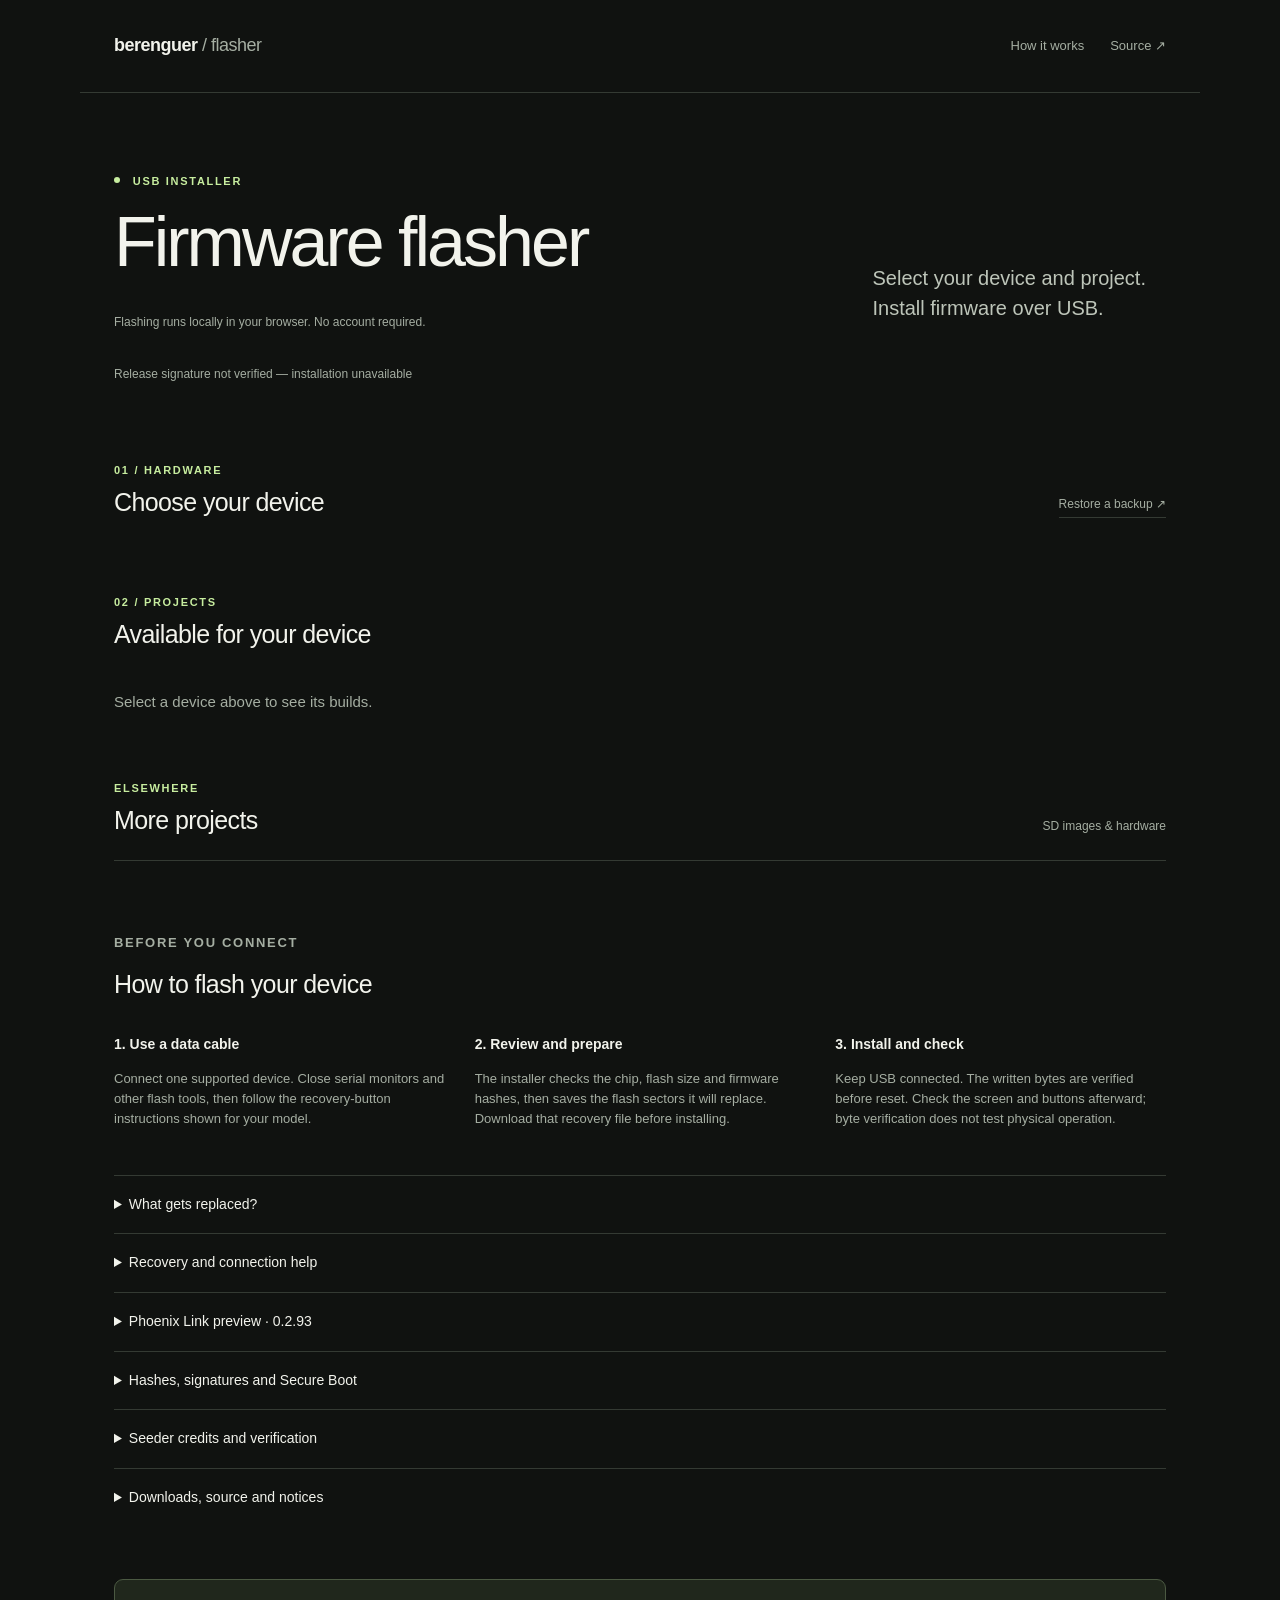
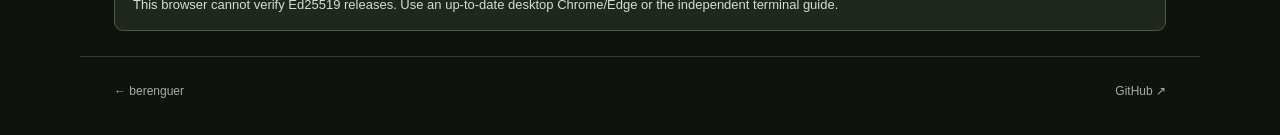
==== flasher/index.html @ e08ce4ba "Verify release signatures before installation" ====
<!doctype html>
<html lang="en">
<head>
  <meta charset="utf-8"><meta name="viewport" content="width=device-width,initial-scale=1">
  <meta name="description" content="Install Seeder and selected device firmware directly over USB. Manuals, verified builds and local recovery backups.">
  <meta name="color-scheme" content="dark"><title>Flasher · berenguer</title>
  <link rel="stylesheet" href="style.css"><link rel="canonical" href="https://xn--sg8hhb.ws/flasher/">
</head>
<body>
<header><a class="home" href="/">berenguer<span> / flasher</span></a><nav aria-label="Resources"><a href="#help">How it works</a><a href="https://github.com/xberenguer/website/tree/main/flasher">Source ↗</a></nav></header>
<main>
  <section class="intro"><p class="eyebrow"><span class="dot"></span> USB INSTALLER</p><h1>Firmware flasher</h1><p class="lead">Select your device and project.<br>Install firmware over USB.</p><p class="local-note">Flashing runs locally in your browser. No account required.</p><p id="signature-status" class="local-note" role="status">Checking the release signature…</p></section>
  <div id="unsupported" class="notice" hidden>To install over USB, open this page in desktop Chrome, Edge or another browser with Web Serial. You can still browse the manuals and download firmware here.</div>
  <section aria-labelledby="device-heading"><div class="section-top"><div><p class="eyebrow">01 / HARDWARE</p><h2 id="device-heading">Choose your device</h2></div><button class="text-button" id="recovery-open">Restore a backup ↗</button></div><div id="devices" class="devices"></div></section>
  <section aria-labelledby="project-heading" id="project-section"><div class="section-top"><div><p class="eyebrow">02 / PROJECTS</p><h2 id="project-heading">Available for your device</h2></div><span id="selection-label" class="muted"></span></div><div id="projects" class="projects"><p class="muted">Select a device above to see its builds.</p></div></section>
  <section aria-labelledby="other-heading"><div class="section-top"><div><p class="eyebrow">ELSEWHERE</p><h2 id="other-heading">More projects</h2></div><span class="muted">SD images & hardware</span></div><div id="other-projects" class="other-projects"></div></section>
  <section id="help" class="help"><p class="eyebrow">BEFORE YOU CONNECT</p><h2>How to flash your device</h2><div class="help-grid"><article><b>1. Use a data cable</b><p>Connect one supported device. Close serial monitors and other flash tools, then follow the recovery-button instructions shown for your model.</p></article><article><b>2. Review and prepare</b><p>The installer checks the chip, flash size and firmware hashes, then saves the flash sectors it will replace. Download that recovery file before installing.</p></article><article><b>3. Install and check</b><p>Keep USB connected. The written bytes are verified before reset. Check the screen and buttons afterward; byte verification does not test physical operation.</p></article></div>
    <details><summary>What gets replaced?</summary><p>Installing restarts your device and replaces its current application. Save any seed you need first: a flash backup does not preserve a seed held in RAM.</p><p>StickS3 installs the selected bootloader, partition table, startup metadata and application, plus game assets when needed. The NVS region is skipped; application state is not guaranteed to transfer between projects. Waveshare installs only the application and requires its matching factory partition map. Whole-chip erase is never used.</p></details>
    <details><summary>Recovery and connection help</summary><p>If connection fails, use the model's flashing-mode instructions, a different data cable or USB port, and close other serial apps. After a failed write, keep the recovery file. Reconnect the same device in flashing mode and choose <b>Restore a backup</b>. The file is checked against the device identity and allowed flash ranges.</p><p>Automatic recovery is attempted when communication remains available. A disconnected cable, closed tab or power loss can prevent it. Recovery backups stay on your computer and can contain private device data; do not post them publicly.</p></details>
    <details id="phoenix-notes"><summary>Phoenix Link preview · 0.2.93</summary><p>An independent, unofficial, offline play-money recreation inspired by Confucius Say / Phoenix Link. This frozen candidate was installed and byte/readback-verified. Final physical screen and audio acceptance is pending. It is a preview, not version 100. The preview source has not yet been published as a standalone repository.</p><p>Front blue button starts a spin; hold it to toggle autoplay, and press again to stop autoplay after the active spin. Hold the side button to open the game menu; a short press opens the cabinet/wager controls and a double press flips the screen. In the menu, use the side button to move and the front button to select. No real money or prizes.</p></details>
    <details><summary>Hashes, signatures and Secure Boot</summary><p>The browser verifies an Ed25519 signature on the release catalog using its pinned public key, checks each firmware download against the signed SHA-256, then verifies written flash bytes with device-side MD5. Installation is blocked if signature or hash verification fails. This does not enable Secure Boot or change device eFuses.</p><p><a href="release-key.pem">Release public key</a> · <a href="catalog.sig">Catalog signature</a> · <a href="SIGNING.md">Independent verification</a></p><p>Public-key SHA-256: <code id="signature-fingerprint"></code></p><p>The private signing key is kept outside the website. A fully compromised website could replace its checking code and public key too; compare the key with an independently trusted copy or verify locally.</p></details>
    <details><summary>Seeder credits and verification</summary><p>Original <a href="https://github.com/BitMaker-hub/Seeder">Seeder by BitMaker</a>, from an idea by Lunaticoin. The <a href="https://github.com/xberenguer/Seeder-Fork">community fork</a> adds StickS3 and Waveshare hardware ports and documents every deviation. <a href="https://github.com/xberenguer/Seeder-Fork/blob/master/docs/flashing.md">Build and verify independently</a> for a seed device; this page and its checksums come from the same website.</p></details>
    <details><summary>Downloads, source and notices</summary><p>The exact versions, file sizes and SHA-256 hashes are visible in each project's installation panel and in the <a href="catalog.json">catalog</a>. <a href="firmware/SHA256SUMS">Download checksums</a>. Browser flash transport is pinned to <a href="https://github.com/espressif/esptool-js">Espressif esptool-js 0.7.1</a>, with <a href="https://github.com/paulmillr/noble-hashes">noble-hashes 2.0.1</a> for protocol MD5. <a href="NOTICES.txt">Licenses and credits</a>.</p><p>All runtime code and firmware are hosted here. No analytics, remote error reporting, seed collection or device-identity uploads. The site host receives ordinary page and download requests.</p></details>
  </section>
  <p id="catalog-error" class="notice" role="alert" hidden></p>
</main>
<footer><a href="/">← berenguer</a><a href="https://github.com/xberenguer">GitHub ↗</a></footer>
<dialog id="installer" aria-labelledby="install-title"><div class="dialog-head"><span class="eyebrow">USB INSTALLER</span><button class="close" id="close-dialog" aria-label="Close installer">×</button></div><div class="dialog-body"><h2 id="install-title"></h2><p id="install-subtitle" class="muted"></p><div class="release-info" id="release-info"></div><p id="recovery-guide" class="notice"></p><label class="check"><input id="model-confirm" type="checkbox"><span id="model-label"></span></label><p id="replace-warning" class="muted">Installing replaces the current project and restarts the device. Save any current seed first.</p><div class="status-box" aria-live="polite"><b id="stage">Ready to connect</b><p id="status">Choose the matching USB port when your browser asks.</p><progress id="progress" max="1" value="0" hidden></progress></div><label class="check" id="saved-check" hidden><input id="backup-confirm" type="checkbox"><span>I saved the recovery file on my computer.</span></label><div class="actions"><button class="primary" id="connect">Connect device</button><button class="primary" id="prepare" hidden>Prepare installation</button><button class="primary" id="save" hidden>Save recovery backup</button><button class="primary" id="install" hidden>Install firmware</button><button class="primary" id="restore" hidden>Restore backup</button><button id="finish" hidden>Restart & disconnect</button></div><p class="fine" id="local-message">Nothing is written to flash during connection or preparation. Device identity and backup data stay in this browser.</p></div></dialog>
<input id="backup-file" type="file" accept=".bflash,application/octet-stream" hidden>
<script type="module" src="app.js"></script>
</body></html>
---- flasher/style.css ----
:root{color-scheme:dark;--bg:#101210;--panel:#191c19;--line:#343a33;--text:#f2f3ec;--muted:#a5aea2;--accent:#c7ed9f;--ink:#17200f;font-family:Inter,-apple-system,BlinkMacSystemFont,"Segoe UI",sans-serif}*{box-sizing:border-box}body{margin:0;background:var(--bg);color:var(--text);font-size:15px;line-height:1.55}a{color:inherit;text-underline-offset:4px}button,input{font:inherit}button{cursor:pointer;color:inherit;background:transparent;border:1px solid var(--line);border-radius:9px;padding:12px 18px;transition:background .15s,border-color .15s,transform .15s}button:hover:enabled{background:#262c24;border-color:#6c7b62}button:disabled{opacity:.4;cursor:not-allowed}button:focus-visible,a:focus-visible,summary:focus-visible{outline:2px solid var(--accent);outline-offset:5px}button.primary{background:var(--accent);border-color:var(--accent);color:var(--ink);font-weight:650}button.primary:hover:enabled{background:#ddf9c0}header,main,footer{max-width:1120px;margin:auto}header{display:flex;align-items:center;justify-content:space-between;padding:32px 34px;border-bottom:1px solid var(--line)}header a{text-decoration:none}.home{font-size:18px;letter-spacing:-.5px;font-weight:600}.home span{font-weight:400;color:var(--muted)}nav{display:flex;gap:26px;font-size:13px;color:var(--muted)}main{padding:0 34px}.intro{padding:80px 0 66px;position:relative}.eyebrow{font-size:11px;font-weight:650;letter-spacing:1.7px;color:var(--accent);margin:0 0 16px}.dot{display:inline-block;width:6px;height:6px;border-radius:50%;background:var(--accent);margin-right:8px;vertical-align:2px}h1{font-weight:500;font-size:clamp(42px,6vw,70px);line-height:1.04;letter-spacing:-3px;margin:0 0 24px}h2{font-size:25px;line-height:1.25;font-weight:500;letter-spacing:-.6px;margin:0}.lead{font-size:20px;color:#bdc5b9;line-height:1.5}.local-note+.local-note{margin-top:10px}.local-note{font-size:12px;color:var(--muted);margin-top:28px}section{padding-bottom:52px}.section-top{display:flex;align-items:end;justify-content:space-between;gap:16px;margin-bottom:24px}.section-top .eyebrow{margin-bottom:8px}.muted{color:var(--muted)}.section-top>span{font-size:12px}.text-button{border:0;border-bottom:1px solid var(--line);border-radius:0;padding:4px 0;font-size:12px;color:var(--muted)}.devices{display:grid;grid-template-columns:1fr 1fr;gap:18px}.device{position:relative;text-align:left;padding:0;background:var(--panel);border:1px solid var(--line);border-radius:13px;overflow:hidden}.device[aria-pressed=true]{border-color:var(--accent);box-shadow:0 0 0 1px var(--accent)}.device-image{height:320px;display:flex;align-items:center;justify-content:center;overflow:hidden;background:#14191f}.device-image svg{display:block;width:100%;height:100%}.device-text{display:block;padding:22px 24px}.device strong{display:block;font-size:19px;font-weight:500;letter-spacing:-.3px}.device small{display:block;color:var(--muted);font-size:12px;margin-top:6px}.device-mark{position:absolute;right:20px;bottom:32px;width:23px;height:23px;border:1px solid #60695b;border-radius:50%;display:flex;align-items:center;justify-content:center;color:transparent}.device[aria-pressed=true] .device-mark{background:var(--accent);border-color:var(--accent);color:var(--ink)}.projects{display:grid;grid-template-columns:1fr 1fr;gap:18px}.project{border:1px solid var(--line);background:var(--panel);border-radius:13px;padding:26px;display:flex;flex-direction:column}.project h3{font-size:24px;font-weight:500;letter-spacing:-.5px;margin:0}.project .category{font-size:11px;color:var(--accent);letter-spacing:1.2px;margin:0 0 10px}.project p{color:var(--muted);font-size:14px}.project .version{font-family:ui-monospace,SFMono-Regular,monospace;font-size:11px}.project .project-bottom{display:flex;align-items:center;justify-content:space-between;gap:20px;margin-top:auto;padding-top:22px}.badge{font-size:11px;white-space:nowrap;border:1px solid #4a5a40;background:#283022;color:#d0e3bd;border-radius:30px;padding:4px 9px}.badge.preview{border-color:#6d5e3e;background:#342d20;color:#f1dbaf}.other-projects{display:grid;grid-template-columns:1fr;gap:1px;border-top:1px solid var(--line)}.other-projects a{display:block;padding:22px 10px 22px 0;text-decoration:none;border-bottom:1px solid var(--line)}.other-projects strong{font-size:16px;font-weight:500}.other-projects span{float:right}.other-projects small{display:block;color:var(--muted);font-size:12px;margin-top:4px}.help{padding-top:20px}.help-grid{display:grid;grid-template-columns:repeat(3,1fr);gap:30px;margin:32px 0}.help b{font-size:14px;font-weight:600}.help p{color:var(--muted);font-size:13px}details{border-top:1px solid var(--line);padding:18px 0}summary{cursor:pointer;font-size:14px}details p{max-width:850px}footer{border-top:1px solid var(--line);padding:25px 34px 35px;display:flex;justify-content:space-between;font-size:12px;color:var(--muted)}footer a{text-decoration:none}.notice{border:1px solid #4b5942;border-radius:9px;background:#20271c;padding:15px 18px;color:#d5decf;font-size:13px;margin:0 0 25px}dialog{background:var(--panel);color:var(--text);border:1px solid #4d5747;border-radius:16px;padding:0;max-width:620px;width:calc(100% - 32px);max-height:92vh;box-shadow:0 25px 100px #0009}dialog::backdrop{background:#050805ce;backdrop-filter:blur(5px)}.dialog-head{display:flex;align-items:center;justify-content:space-between;border-bottom:1px solid var(--line);padding:18px 25px}.dialog-head .eyebrow{margin:0}.close{border:0;padding:0 6px;font-size:26px;line-height:1}.dialog-body{padding:25px}.dialog-body h2{font-size:27px}.dialog-body .muted{font-size:13px}.release-info{font-size:13px;margin-bottom:22px}.release-info p{color:var(--muted)}.release-info details{font-size:12px}.release-info code{font-size:10px;word-break:break-all}.release-info li{margin:15px 0}.release-info a{color:var(--accent)}.release-info .badge{display:inline-block}.check{display:flex;align-items:start;gap:10px;font-size:13px;margin:20px 0}.check input{accent-color:var(--accent);margin:4px 0 0;width:16px;height:16px;flex-shrink:0}.status-box{border:1px solid var(--line);border-radius:10px;padding:17px 18px;margin:22px 0}.status-box b{font-size:14px;font-weight:600}.status-box p{font-size:13px;color:var(--muted);margin:7px 0 0;overflow-wrap:anywhere}progress{display:block;width:100%;height:6px;accent-color:var(--accent);margin-top:18px}.actions{display:flex;flex-wrap:wrap;gap:10px}.fine{font-size:11px;color:var(--muted);margin:18px 0 0}[hidden]{display:none!important}@media(min-width:900px){.intro .lead{position:absolute;right:20px;top:150px}.intro .local-note{margin-top:34px}}@media(max-width:650px){header{padding:22px 20px}nav{gap:17px}main{padding:0 20px}.intro{padding:55px 0 45px}h1{letter-spacing:-1.8px}.devices,.projects,.help-grid,.other-projects{grid-template-columns:1fr}.device-image{height:280px}.help-grid{gap:14px}.section-top{align-items:start}.section-top>span{max-width:130px;text-align:right}footer{padding:25px 20px}footer span{display:none}.dialog-body{padding:22px}.project{padding:23px}h2{font-size:22px}}
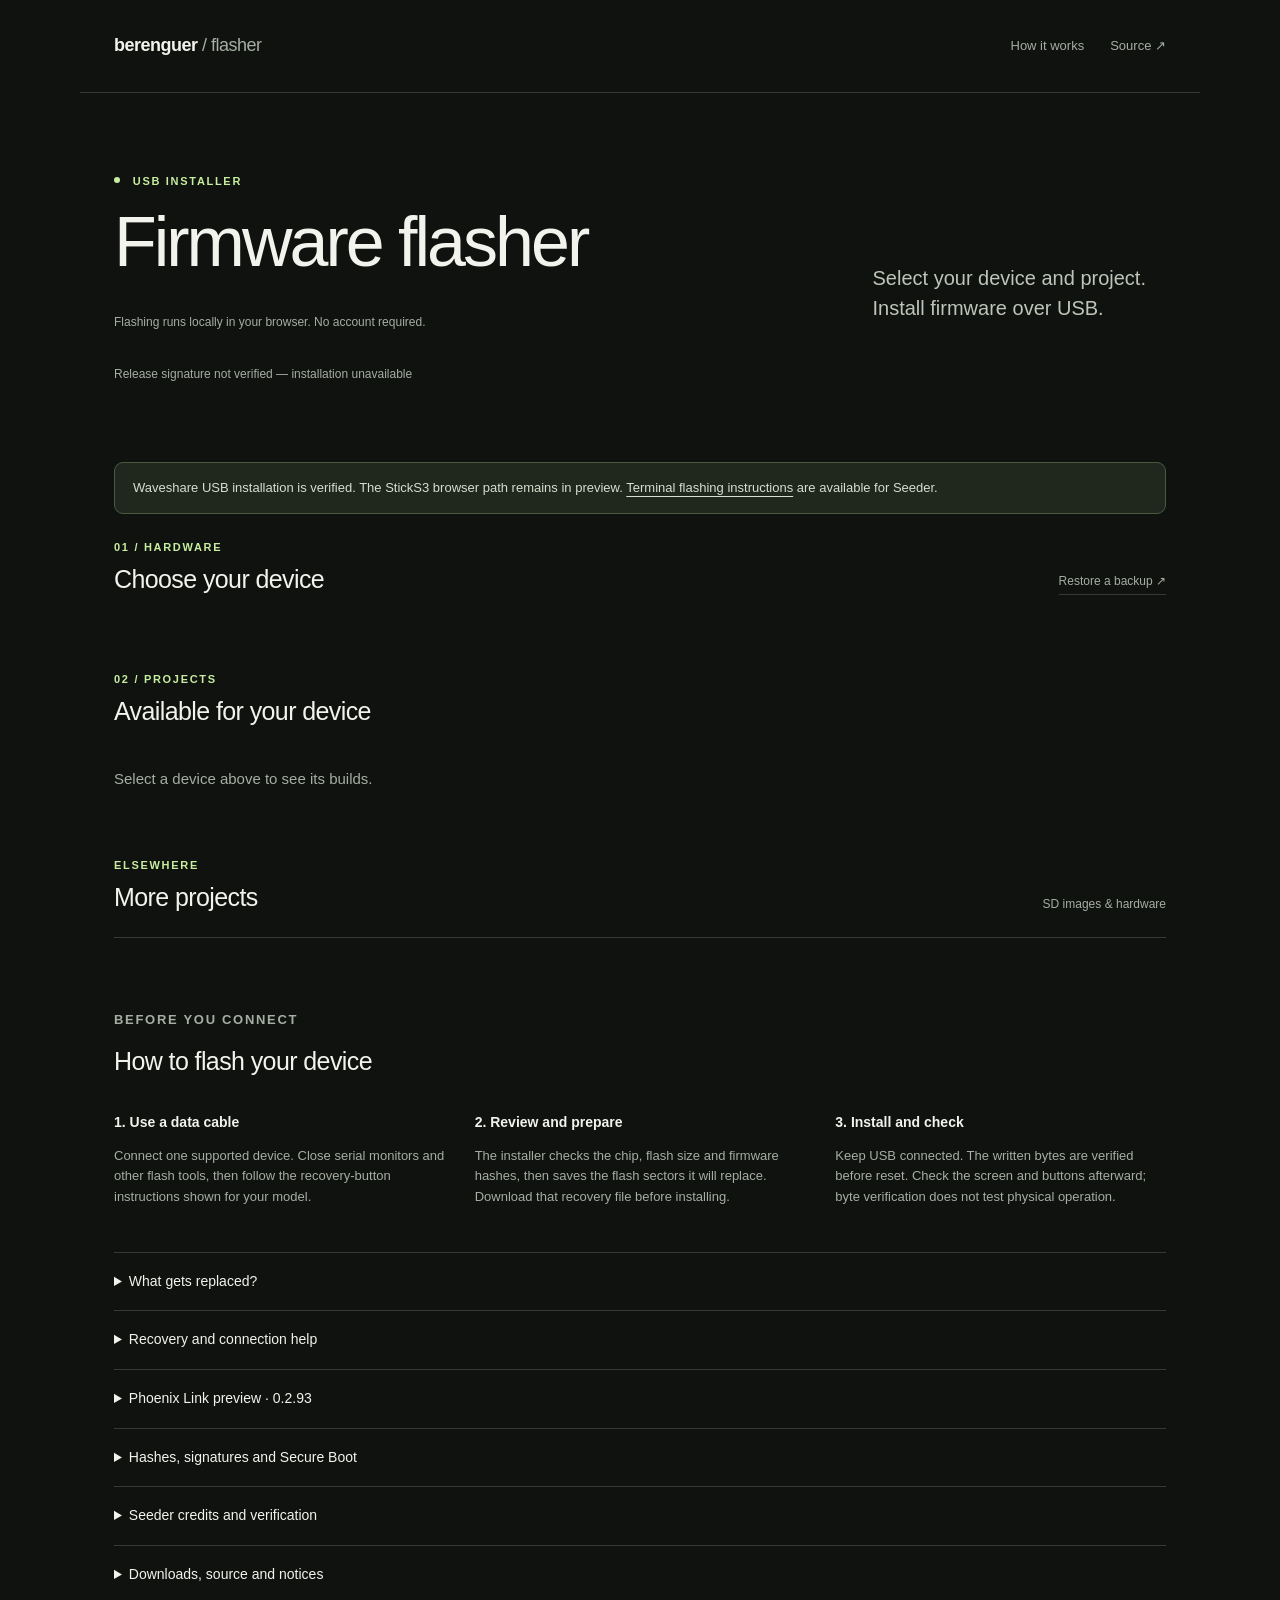
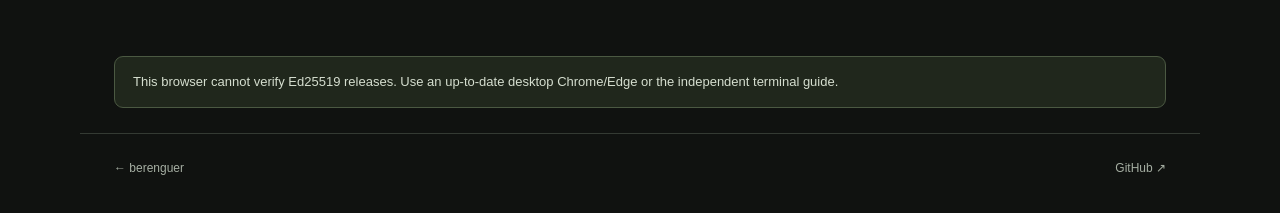
==== commit 6bd2dbdf: "Publish verified Waveshare installer and bounded serial transport" ====
--- a/flasher/index.html
+++ b/flasher/index.html
@@ -10,6 +10,7 @@
 <header><a class="home" href="/">berenguer<span> / flasher</span></a><nav aria-label="Resources"><a href="#help">How it works</a><a href="https://github.com/xberenguer/website/tree/main/flasher">Source ↗</a></nav></header>
 <main>
   <section class="intro"><p class="eyebrow"><span class="dot"></span> USB INSTALLER</p><h1>Firmware flasher</h1><p class="lead">Select your device and project.<br>Install firmware over USB.</p><p class="local-note">Flashing runs locally in your browser. No account required.</p><p id="signature-status" class="local-note" role="status">Checking the release signature…</p></section>
+  <p class="notice">Waveshare USB installation is verified. The StickS3 browser path remains in preview. <a href="https://github.com/xberenguer/Seeder-Fork/blob/master/docs/flashing.md">Terminal flashing instructions</a> are available for Seeder.</p>
   <div id="unsupported" class="notice" hidden>To install over USB, open this page in desktop Chrome, Edge or another browser with Web Serial. You can still browse the manuals and download firmware here.</div>
   <section aria-labelledby="device-heading"><div class="section-top"><div><p class="eyebrow">01 / HARDWARE</p><h2 id="device-heading">Choose your device</h2></div><button class="text-button" id="recovery-open">Restore a backup ↗</button></div><div id="devices" class="devices"></div></section>
   <section aria-labelledby="project-heading" id="project-section"><div class="section-top"><div><p class="eyebrow">02 / PROJECTS</p><h2 id="project-heading">Available for your device</h2></div><span id="selection-label" class="muted"></span></div><div id="projects" class="projects"><p class="muted">Select a device above to see its builds.</p></div></section>
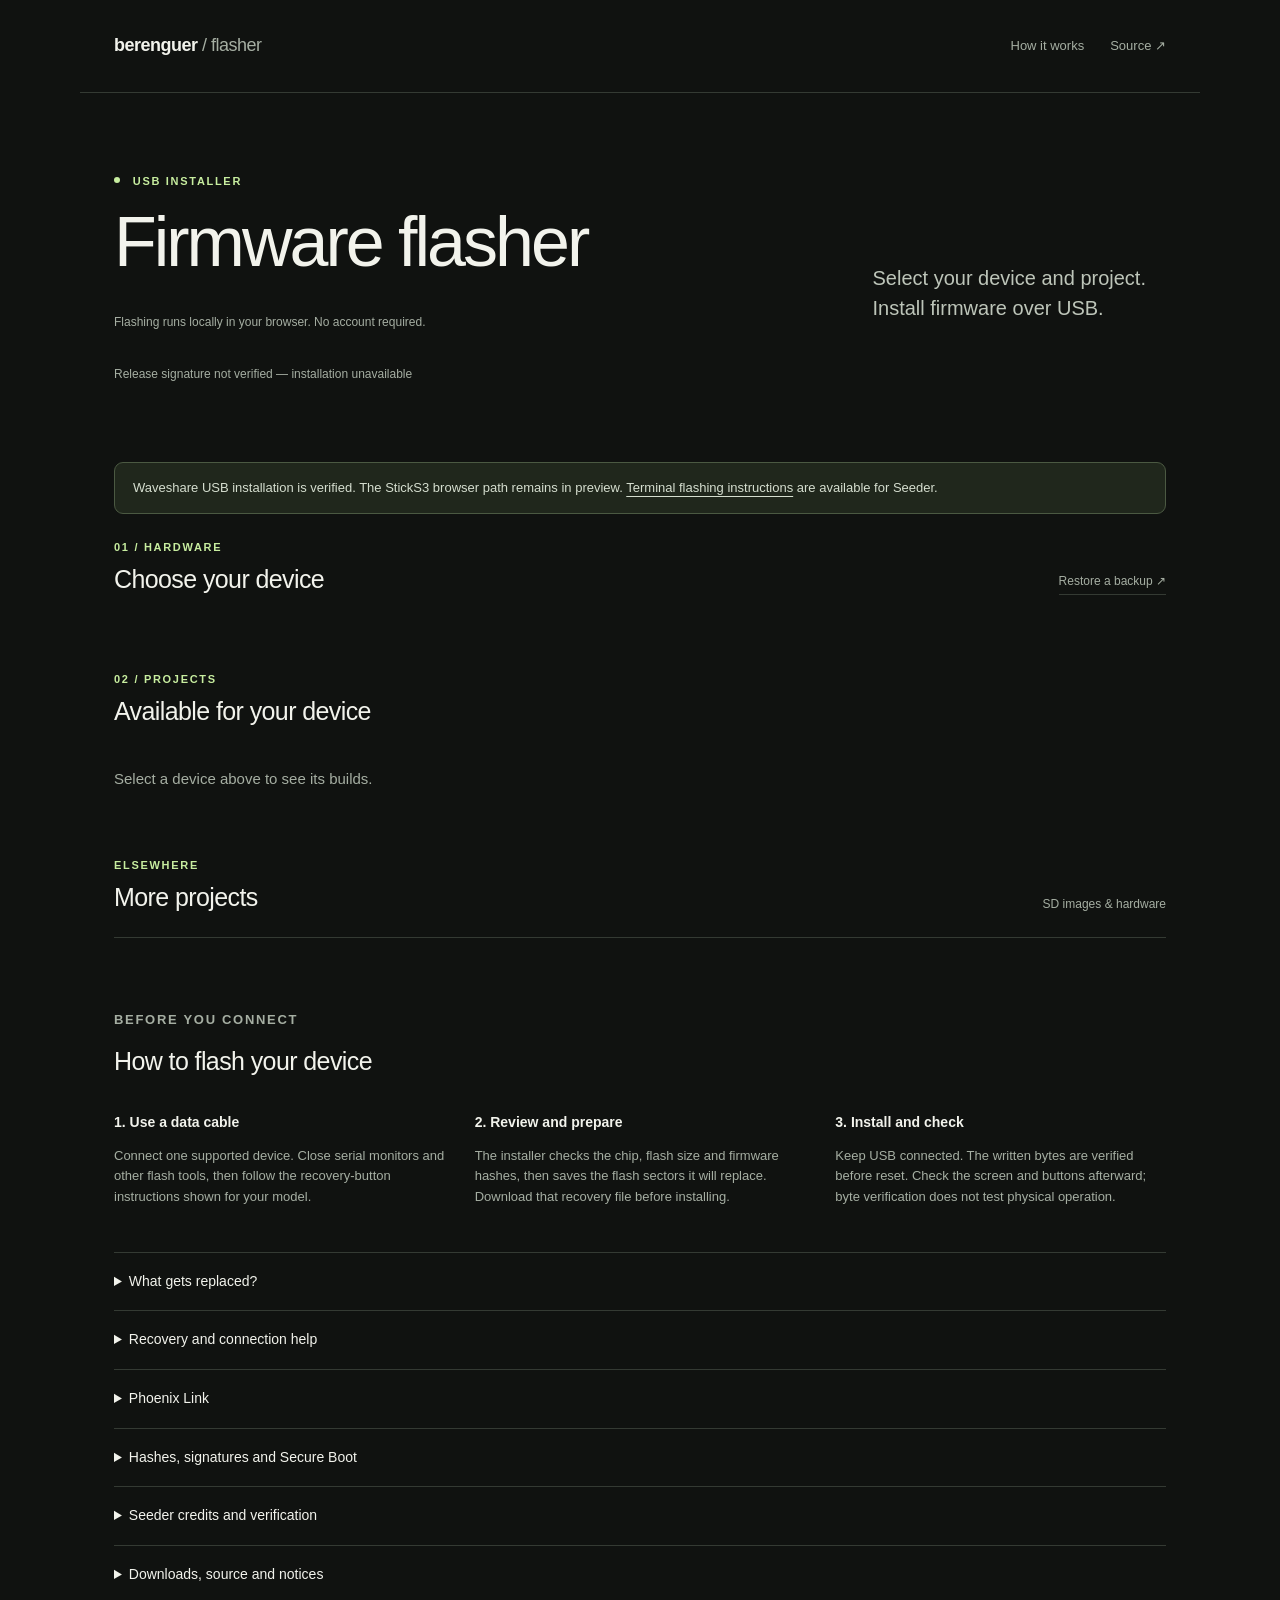
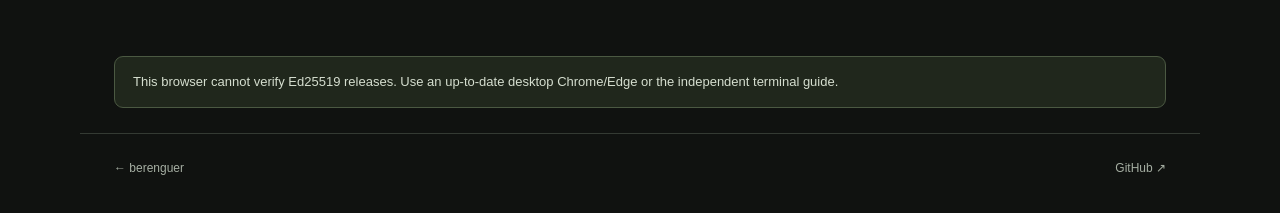
==== commit c0bd3b4b: "Automatically sync signed Phoenix releases to the flasher" ====
--- a/flasher/index.html
+++ b/flasher/index.html
@@ -18,7 +18,7 @@
   <section id="help" class="help"><p class="eyebrow">BEFORE YOU CONNECT</p><h2>How to flash your device</h2><div class="help-grid"><article><b>1. Use a data cable</b><p>Connect one supported device. Close serial monitors and other flash tools, then follow the recovery-button instructions shown for your model.</p></article><article><b>2. Review and prepare</b><p>The installer checks the chip, flash size and firmware hashes, then saves the flash sectors it will replace. Download that recovery file before installing.</p></article><article><b>3. Install and check</b><p>Keep USB connected. The written bytes are verified before reset. Check the screen and buttons afterward; byte verification does not test physical operation.</p></article></div>
     <details><summary>What gets replaced?</summary><p>Installing restarts your device and replaces its current application. Save any seed you need first: a flash backup does not preserve a seed held in RAM.</p><p>StickS3 installs the selected bootloader, partition table, startup metadata and application, plus game assets when needed. The NVS region is skipped; application state is not guaranteed to transfer between projects. Waveshare installs only the application and requires its matching factory partition map. Whole-chip erase is never used.</p></details>
     <details><summary>Recovery and connection help</summary><p>If connection fails, use the model's flashing-mode instructions, a different data cable or USB port, and close other serial apps. After a failed write, keep the recovery file. Reconnect the same device in flashing mode and choose <b>Restore a backup</b>. The file is checked against the device identity and allowed flash ranges.</p><p>Automatic recovery is attempted when communication remains available. A disconnected cable, closed tab or power loss can prevent it. Recovery backups stay on your computer and can contain private device data; do not post them publicly.</p></details>
-    <details id="phoenix-notes"><summary>Phoenix Link preview · 0.2.93</summary><p>An independent, unofficial, offline play-money recreation inspired by Confucius Say / Phoenix Link. This frozen candidate was installed and byte/readback-verified. Final physical screen and audio acceptance is pending. It is a preview, not version 100. The preview source has not yet been published as a standalone repository.</p><p>Front blue button starts a spin; hold it to toggle autoplay, and press again to stop autoplay after the active spin. Hold the side button to open the game menu; a short press opens the cabinet/wager controls and a double press flips the screen. In the menu, use the side button to move and the front button to select. No real money or prizes.</p></details>
+    <details id="phoenix-notes"><summary id="phoenix-summary">Phoenix Link</summary><p>An independent, unofficial, offline play-money recreation inspired by Confucius Say / Phoenix Link. No real money or prizes.</p><p id="phoenix-release-note">Release details load after the signed catalog is verified.</p><p><a id="phoenix-manual" hidden>Project manual</a> <a id="phoenix-source" hidden>Source / build notes</a></p></details>
     <details><summary>Hashes, signatures and Secure Boot</summary><p>The browser verifies an Ed25519 signature on the release catalog using its pinned public key, checks each firmware download against the signed SHA-256, then verifies written flash bytes with device-side MD5. Installation is blocked if signature or hash verification fails. This does not enable Secure Boot or change device eFuses.</p><p><a href="release-key.pem">Release public key</a> · <a href="catalog.sig">Catalog signature</a> · <a href="SIGNING.md">Independent verification</a></p><p>Public-key SHA-256: <code id="signature-fingerprint"></code></p><p>The private signing key is kept outside the website. A fully compromised website could replace its checking code and public key too; compare the key with an independently trusted copy or verify locally.</p></details>
     <details><summary>Seeder credits and verification</summary><p>Original <a href="https://github.com/BitMaker-hub/Seeder">Seeder by BitMaker</a>, from an idea by Lunaticoin. The <a href="https://github.com/xberenguer/Seeder-Fork">community fork</a> adds StickS3 and Waveshare hardware ports and documents every deviation. <a href="https://github.com/xberenguer/Seeder-Fork/blob/master/docs/flashing.md">Build and verify independently</a> for a seed device; this page and its checksums come from the same website.</p></details>
     <details><summary>Downloads, source and notices</summary><p>The exact versions, file sizes and SHA-256 hashes are visible in each project's installation panel and in the <a href="catalog.json">catalog</a>. <a href="firmware/SHA256SUMS">Download checksums</a>. Browser flash transport is pinned to <a href="https://github.com/espressif/esptool-js">Espressif esptool-js 0.7.1</a>, with <a href="https://github.com/paulmillr/noble-hashes">noble-hashes 2.0.1</a> for protocol MD5. <a href="NOTICES.txt">Licenses and credits</a>.</p><p>All runtime code and firmware are hosted here. No analytics, remote error reporting, seed collection or device-identity uploads. The site host receives ordinary page and download requests.</p></details>
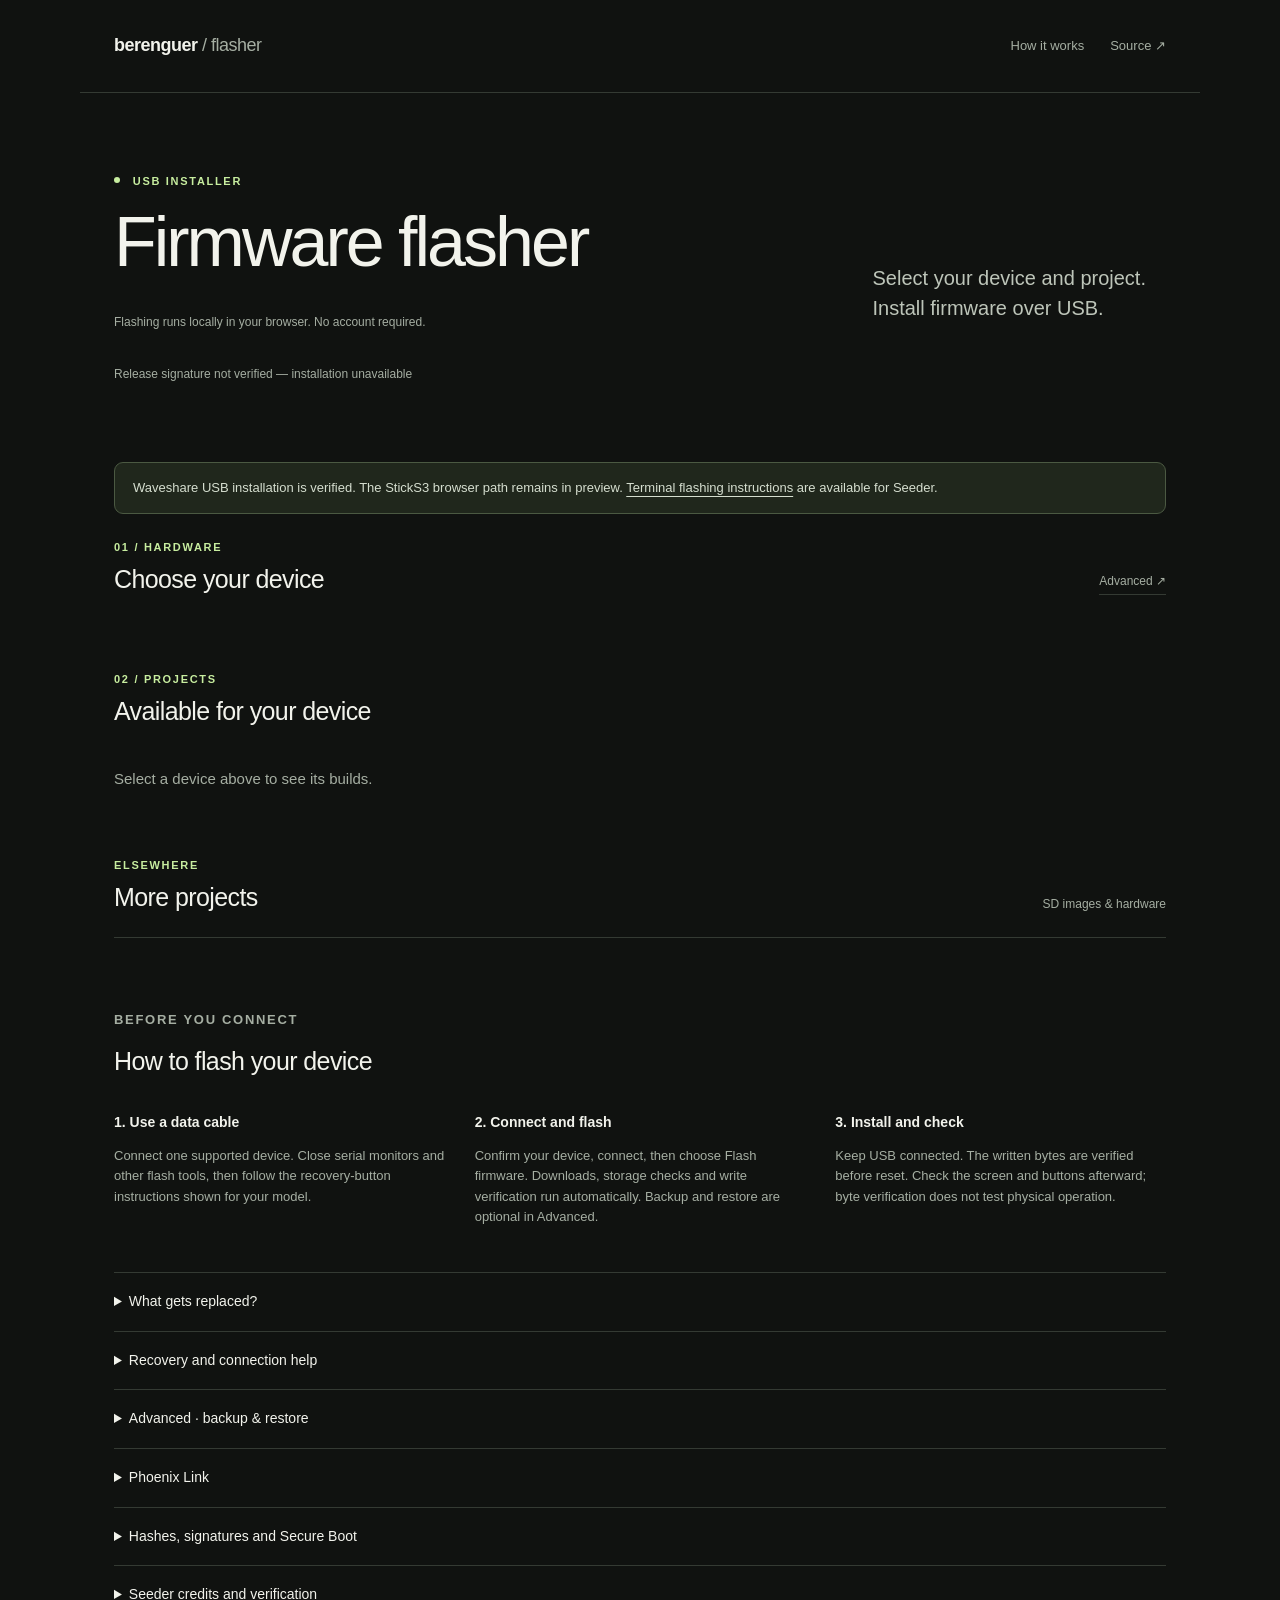
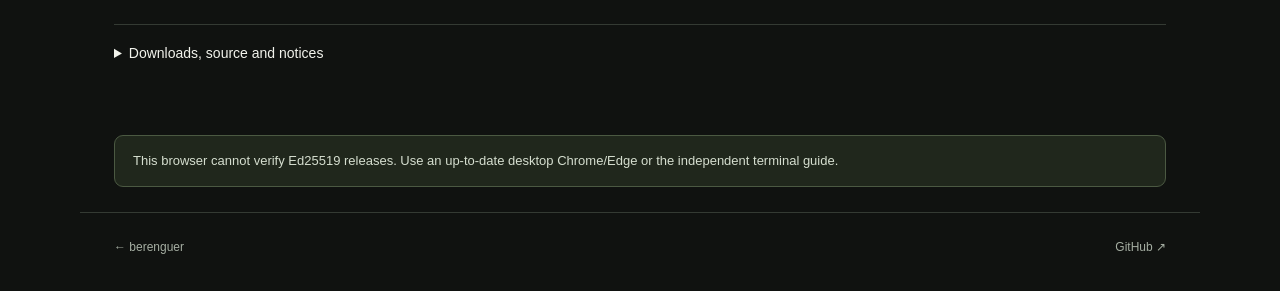
==== commit dc3815cc: "Make backups optional and streamline installation to connect flash verify" ====
--- a/flasher/index.html
+++ b/flasher/index.html
@@ -4,6 +4,7 @@
   <meta charset="utf-8"><meta name="viewport" content="width=device-width,initial-scale=1">
   <meta name="description" content="Install Seeder and selected device firmware directly over USB. Manuals, verified builds and local recovery backups.">
   <meta name="color-scheme" content="dark"><title>Flasher · berenguer</title>
+  <link rel="icon" type="image/svg+xml" href="data:image/svg+xml,%3Csvg%20xmlns%3D%22http%3A%2F%2Fwww.w3.org%2F2000%2Fsvg%22%20viewBox%3D%220%200%2032%2032%22%3E%3Crect%20width%3D%2232%22%20height%3D%2232%22%20rx%3D%228%22%20fill%3D%22%23101210%22%2F%3E%3Ccircle%20cx%3D%2216%22%20cy%3D%2216%22%20r%3D%227%22%20fill%3D%22%23c7ed9f%22%2F%3E%3C%2Fsvg%3E">
   <link rel="stylesheet" href="style.css"><link rel="canonical" href="https://xn--sg8hhb.ws/flasher/">
 </head>
 <body>
@@ -12,12 +13,13 @@
   <section class="intro"><p class="eyebrow"><span class="dot"></span> USB INSTALLER</p><h1>Firmware flasher</h1><p class="lead">Select your device and project.<br>Install firmware over USB.</p><p class="local-note">Flashing runs locally in your browser. No account required.</p><p id="signature-status" class="local-note" role="status">Checking the release signature…</p></section>
   <p class="notice">Waveshare USB installation is verified. The StickS3 browser path remains in preview. <a href="https://github.com/xberenguer/Seeder-Fork/blob/master/docs/flashing.md">Terminal flashing instructions</a> are available for Seeder.</p>
   <div id="unsupported" class="notice" hidden>To install over USB, open this page in desktop Chrome, Edge or another browser with Web Serial. You can still browse the manuals and download firmware here.</div>
-  <section aria-labelledby="device-heading"><div class="section-top"><div><p class="eyebrow">01 / HARDWARE</p><h2 id="device-heading">Choose your device</h2></div><button class="text-button" id="recovery-open">Restore a backup ↗</button></div><div id="devices" class="devices"></div></section>
+  <section aria-labelledby="device-heading"><div class="section-top"><div><p class="eyebrow">01 / HARDWARE</p><h2 id="device-heading">Choose your device</h2></div><a class="text-button" href="#advanced-tools">Advanced ↗</a></div><div id="devices" class="devices"></div></section>
   <section aria-labelledby="project-heading" id="project-section"><div class="section-top"><div><p class="eyebrow">02 / PROJECTS</p><h2 id="project-heading">Available for your device</h2></div><span id="selection-label" class="muted"></span></div><div id="projects" class="projects"><p class="muted">Select a device above to see its builds.</p></div></section>
   <section aria-labelledby="other-heading"><div class="section-top"><div><p class="eyebrow">ELSEWHERE</p><h2 id="other-heading">More projects</h2></div><span class="muted">SD images & hardware</span></div><div id="other-projects" class="other-projects"></div></section>
-  <section id="help" class="help"><p class="eyebrow">BEFORE YOU CONNECT</p><h2>How to flash your device</h2><div class="help-grid"><article><b>1. Use a data cable</b><p>Connect one supported device. Close serial monitors and other flash tools, then follow the recovery-button instructions shown for your model.</p></article><article><b>2. Review and prepare</b><p>The installer checks the chip, flash size and firmware hashes, then saves the flash sectors it will replace. Download that recovery file before installing.</p></article><article><b>3. Install and check</b><p>Keep USB connected. The written bytes are verified before reset. Check the screen and buttons afterward; byte verification does not test physical operation.</p></article></div>
-    <details><summary>What gets replaced?</summary><p>Installing restarts your device and replaces its current application. Save any seed you need first: a flash backup does not preserve a seed held in RAM.</p><p>StickS3 installs the selected bootloader, partition table, startup metadata and application, plus game assets when needed. The NVS region is skipped; application state is not guaranteed to transfer between projects. Waveshare installs only the application and requires its matching factory partition map. Whole-chip erase is never used.</p></details>
-    <details><summary>Recovery and connection help</summary><p>If connection fails, use the model's flashing-mode instructions, a different data cable or USB port, and close other serial apps. After a failed write, keep the recovery file. Reconnect the same device in flashing mode and choose <b>Restore a backup</b>. The file is checked against the device identity and allowed flash ranges.</p><p>Automatic recovery is attempted when communication remains available. A disconnected cable, closed tab or power loss can prevent it. Recovery backups stay on your computer and can contain private device data; do not post them publicly.</p></details>
+  <section id="help" class="help"><p class="eyebrow">BEFORE YOU CONNECT</p><h2>How to flash your device</h2><div class="help-grid"><article><b>1. Use a data cable</b><p>Connect one supported device. Close serial monitors and other flash tools, then follow the recovery-button instructions shown for your model.</p></article><article><b>2. Connect and flash</b><p>Confirm your device, connect, then choose Flash firmware. Downloads, storage checks and write verification run automatically. Backup and restore are optional in Advanced.</p></article><article><b>3. Install and check</b><p>Keep USB connected. The written bytes are verified before reset. Check the screen and buttons afterward; byte verification does not test physical operation.</p></article></div>
+    <details><summary>What gets replaced?</summary><p>Installing restarts your device and replaces its current application. Save any seed you need first: a flash backup does not preserve a seed held in RAM.</p><p>StickS3 project replacement installs bounded bootloader, partition-table, startup-metadata and application slices, plus game assets when needed. The NVS region is skipped; application state is not guaranteed to transfer between projects. Compatible Blackjack updates write only the application and preserve both journals; a layout migration initializes only newly claimed journal regions and offers an optional recovery backup. Recovery files may contain private session data. <a href="BLACKJACK.md">Blackjack update contract</a>. Waveshare installs only the application and requires its matching factory partition map. Whole-chip erase is never used.</p></details>
+    <details><summary>Recovery and connection help</summary><p>If connection fails, use the model's flashing-mode instructions, a different data cable or USB port, and close other serial apps. After a failed write, reconnect the same device in flashing mode and retry. If you saved a recovery file, you can instead choose <b>Restore recovery file</b> in Advanced. The file is checked against the device identity and allowed flash ranges.</p><p>If you chose a backup, automatic recovery is attempted when communication remains available. Without one, reconnect in flashing mode and retry the installation. A disconnected cable, closed tab or power loss can prevent it. Recovery backups stay on your computer and can contain private device data; do not post them publicly.</p></details>
+    <details id="advanced-tools"><summary>Advanced · backup & restore</summary><p>Optional recovery files contain the sectors an installation will replace. Choose Create recovery backup inside an installer before flashing, or restore a file you saved earlier.</p><button id="recovery-open">Restore recovery file…</button></details>
     <details id="phoenix-notes"><summary id="phoenix-summary">Phoenix Link</summary><p>An independent, unofficial, offline play-money recreation inspired by Confucius Say / Phoenix Link. No real money or prizes.</p><p id="phoenix-release-note">Release details load after the signed catalog is verified.</p><p><a id="phoenix-manual" hidden>Project manual</a> <a id="phoenix-source" hidden>Source / build notes</a></p></details>
     <details><summary>Hashes, signatures and Secure Boot</summary><p>The browser verifies an Ed25519 signature on the release catalog using its pinned public key, checks each firmware download against the signed SHA-256, then verifies written flash bytes with device-side MD5. Installation is blocked if signature or hash verification fails. This does not enable Secure Boot or change device eFuses.</p><p><a href="release-key.pem">Release public key</a> · <a href="catalog.sig">Catalog signature</a> · <a href="SIGNING.md">Independent verification</a></p><p>Public-key SHA-256: <code id="signature-fingerprint"></code></p><p>The private signing key is kept outside the website. A fully compromised website could replace its checking code and public key too; compare the key with an independently trusted copy or verify locally.</p></details>
     <details><summary>Seeder credits and verification</summary><p>Original <a href="https://github.com/BitMaker-hub/Seeder">Seeder by BitMaker</a>, from an idea by Lunaticoin. The <a href="https://github.com/xberenguer/Seeder-Fork">community fork</a> adds StickS3 and Waveshare hardware ports and documents every deviation. <a href="https://github.com/xberenguer/Seeder-Fork/blob/master/docs/flashing.md">Build and verify independently</a> for a seed device; this page and its checksums come from the same website.</p></details>
@@ -26,7 +28,37 @@
   <p id="catalog-error" class="notice" role="alert" hidden></p>
 </main>
 <footer><a href="/">← berenguer</a><a href="https://github.com/xberenguer">GitHub ↗</a></footer>
-<dialog id="installer" aria-labelledby="install-title"><div class="dialog-head"><span class="eyebrow">USB INSTALLER</span><button class="close" id="close-dialog" aria-label="Close installer">×</button></div><div class="dialog-body"><h2 id="install-title"></h2><p id="install-subtitle" class="muted"></p><div class="release-info" id="release-info"></div><p id="recovery-guide" class="notice"></p><label class="check"><input id="model-confirm" type="checkbox"><span id="model-label"></span></label><p id="replace-warning" class="muted">Installing replaces the current project and restarts the device. Save any current seed first.</p><div class="status-box" aria-live="polite"><b id="stage">Ready to connect</b><p id="status">Choose the matching USB port when your browser asks.</p><progress id="progress" max="1" value="0" hidden></progress></div><label class="check" id="saved-check" hidden><input id="backup-confirm" type="checkbox"><span>I saved the recovery file on my computer.</span></label><div class="actions"><button class="primary" id="connect">Connect device</button><button class="primary" id="prepare" hidden>Prepare installation</button><button class="primary" id="save" hidden>Save recovery backup</button><button class="primary" id="install" hidden>Install firmware</button><button class="primary" id="restore" hidden>Restore backup</button><button id="finish" hidden>Restart & disconnect</button></div><p class="fine" id="local-message">Nothing is written to flash during connection or preparation. Device identity and backup data stay in this browser.</p></div></dialog>
+<dialog id="installer" aria-labelledby="install-title">
+  <div class="dialog-head"><span class="eyebrow">USB INSTALLER</span><button class="close" id="close-dialog" aria-label="Close installer">×</button></div>
+  <div class="dialog-body">
+    <div class="install-heading"><h2 id="install-title"></h2><p id="install-subtitle" class="muted"></p></div>
+    <ol id="install-steps" class="install-steps" aria-label="Installation steps"></ol>
+    <div class="install-workspace">
+      <div class="install-controls">
+        <div class="release-info" id="release-info"></div>
+        <p id="recovery-guide" class="notice"></p>
+        <label class="check"><input id="model-confirm" type="checkbox"><span id="model-label"></span></label>
+        <p id="replace-warning" class="muted">Installing replaces the current project and restarts the device. Save any current seed first.</p>
+        <div id="backup-offer" class="backup-offer notice" hidden><strong id="backup-offer-title"></strong><p id="backup-offer-message"></p><button id="offer-backup">Back up first</button><small>Optional — you can continue with Flash firmware.</small></div>
+        <div class="actions"><button class="primary" id="connect">Connect device</button><button class="primary" id="install" hidden>Flash firmware</button><button class="primary" id="restore" hidden>Restore backup</button><button id="finish" hidden>Restart & disconnect</button></div>
+        <div class="status-box" id="status-box" aria-live="polite">
+          <b id="stage">Ready to connect</b><p id="status">Choose the matching USB port when your browser asks.</p>
+          <div class="progress-heading"><span id="progress-label">Waiting for connection</span><strong id="progress-value">Ready</strong></div>
+          <progress id="progress" max="1" value="0" aria-label="Current operation progress"></progress>
+          <div id="transfer-progress" class="transfer-progress"></div>
+        </div>
+        <details id="installer-advanced" class="installer-advanced"><summary>Advanced · backup & restore</summary><p>A recovery backup lets you restore the sectors this installation will replace. Choosing it also enables automatic rollback while this tab stays open. Ordinary flashing does not require a backup.</p><div class="actions"><button id="prepare">Create recovery backup</button><button id="save" hidden>Save recovery file</button><button id="restore-open">Restore recovery file…</button></div></details>
+        <p class="fine" id="local-message">Nothing is written to flash during connection or preparation. Device identity and backup data stay in this browser.</p>
+      </div>
+      <section class="activity-panel" aria-labelledby="activity-heading">
+        <div class="activity-heading"><div><h3 id="activity-heading">Live console</h3><p>esptool output · downloads · flash · verification</p></div><span id="activity-state" class="activity-state">Ready</span></div>
+        <pre id="activity-log" class="activity-log" tabindex="0" role="log" aria-live="off" aria-label="Installation activity log"></pre>
+        <div class="activity-tools"><span id="activity-elapsed">Elapsed 00:00</span><div><button id="copy-log" type="button">Copy log</button><button id="download-log" type="button">Download log</button></div></div>
+        <p id="log-feedback" class="fine" role="status"></p>
+      </section>
+    </div>
+  </div>
+</dialog>
 <input id="backup-file" type="file" accept=".bflash,application/octet-stream" hidden>
 <script type="module" src="app.js"></script>
 </body></html>
--- a/flasher/style.css
+++ b/flasher/style.css
@@ -1 +1,10 @@
 :root{color-scheme:dark;--bg:#101210;--panel:#191c19;--line:#343a33;--text:#f2f3ec;--muted:#a5aea2;--accent:#c7ed9f;--ink:#17200f;font-family:Inter,-apple-system,BlinkMacSystemFont,"Segoe UI",sans-serif}*{box-sizing:border-box}body{margin:0;background:var(--bg);color:var(--text);font-size:15px;line-height:1.55}a{color:inherit;text-underline-offset:4px}button,input{font:inherit}button{cursor:pointer;color:inherit;background:transparent;border:1px solid var(--line);border-radius:9px;padding:12px 18px;transition:background .15s,border-color .15s,transform .15s}button:hover:enabled{background:#262c24;border-color:#6c7b62}button:disabled{opacity:.4;cursor:not-allowed}button:focus-visible,a:focus-visible,summary:focus-visible{outline:2px solid var(--accent);outline-offset:5px}button.primary{background:var(--accent);border-color:var(--accent);color:var(--ink);font-weight:650}button.primary:hover:enabled{background:#ddf9c0}header,main,footer{max-width:1120px;margin:auto}header{display:flex;align-items:center;justify-content:space-between;padding:32px 34px;border-bottom:1px solid var(--line)}header a{text-decoration:none}.home{font-size:18px;letter-spacing:-.5px;font-weight:600}.home span{font-weight:400;color:var(--muted)}nav{display:flex;gap:26px;font-size:13px;color:var(--muted)}main{padding:0 34px}.intro{padding:80px 0 66px;position:relative}.eyebrow{font-size:11px;font-weight:650;letter-spacing:1.7px;color:var(--accent);margin:0 0 16px}.dot{display:inline-block;width:6px;height:6px;border-radius:50%;background:var(--accent);margin-right:8px;vertical-align:2px}h1{font-weight:500;font-size:clamp(42px,6vw,70px);line-height:1.04;letter-spacing:-3px;margin:0 0 24px}h2{font-size:25px;line-height:1.25;font-weight:500;letter-spacing:-.6px;margin:0}.lead{font-size:20px;color:#bdc5b9;line-height:1.5}.local-note+.local-note{margin-top:10px}.local-note{font-size:12px;color:var(--muted);margin-top:28px}section{padding-bottom:52px}.section-top{display:flex;align-items:end;justify-content:space-between;gap:16px;margin-bottom:24px}.section-top .eyebrow{margin-bottom:8px}.muted{color:var(--muted)}.section-top>span{font-size:12px}.text-button{border:0;border-bottom:1px solid var(--line);border-radius:0;padding:4px 0;font-size:12px;color:var(--muted)}.devices{display:grid;grid-template-columns:1fr 1fr;gap:18px}.device{position:relative;text-align:left;padding:0;background:var(--panel);border:1px solid var(--line);border-radius:13px;overflow:hidden}.device[aria-pressed=true]{border-color:var(--accent);box-shadow:0 0 0 1px var(--accent)}.device-image{height:320px;display:flex;align-items:center;justify-content:center;overflow:hidden;background:#14191f}.device-image svg{display:block;width:100%;height:100%}.device-text{display:block;padding:22px 24px}.device strong{display:block;font-size:19px;font-weight:500;letter-spacing:-.3px}.device small{display:block;color:var(--muted);font-size:12px;margin-top:6px}.device-mark{position:absolute;right:20px;bottom:32px;width:23px;height:23px;border:1px solid #60695b;border-radius:50%;display:flex;align-items:center;justify-content:center;color:transparent}.device[aria-pressed=true] .device-mark{background:var(--accent);border-color:var(--accent);color:var(--ink)}.projects{display:grid;grid-template-columns:1fr 1fr;gap:18px}.project{border:1px solid var(--line);background:var(--panel);border-radius:13px;padding:26px;display:flex;flex-direction:column}.project h3{font-size:24px;font-weight:500;letter-spacing:-.5px;margin:0}.project .category{font-size:11px;color:var(--accent);letter-spacing:1.2px;margin:0 0 10px}.project p{color:var(--muted);font-size:14px}.project .version{font-family:ui-monospace,SFMono-Regular,monospace;font-size:11px}.project .project-bottom{display:flex;align-items:center;justify-content:space-between;gap:20px;margin-top:auto;padding-top:22px}.badge{font-size:11px;white-space:nowrap;border:1px solid #4a5a40;background:#283022;color:#d0e3bd;border-radius:30px;padding:4px 9px}.badge.preview{border-color:#6d5e3e;background:#342d20;color:#f1dbaf}.other-projects{display:grid;grid-template-columns:1fr;gap:1px;border-top:1px solid var(--line)}.other-projects a{display:block;padding:22px 10px 22px 0;text-decoration:none;border-bottom:1px solid var(--line)}.other-projects strong{font-size:16px;font-weight:500}.other-projects span{float:right}.other-projects small{display:block;color:var(--muted);font-size:12px;margin-top:4px}.help{padding-top:20px}.help-grid{display:grid;grid-template-columns:repeat(3,1fr);gap:30px;margin:32px 0}.help b{font-size:14px;font-weight:600}.help p{color:var(--muted);font-size:13px}details{border-top:1px solid var(--line);padding:18px 0}summary{cursor:pointer;font-size:14px}details p{max-width:850px}footer{border-top:1px solid var(--line);padding:25px 34px 35px;display:flex;justify-content:space-between;font-size:12px;color:var(--muted)}footer a{text-decoration:none}.notice{border:1px solid #4b5942;border-radius:9px;background:#20271c;padding:15px 18px;color:#d5decf;font-size:13px;margin:0 0 25px}dialog{background:var(--panel);color:var(--text);border:1px solid #4d5747;border-radius:16px;padding:0;max-width:620px;width:calc(100% - 32px);max-height:92vh;box-shadow:0 25px 100px #0009}dialog::backdrop{background:#050805ce;backdrop-filter:blur(5px)}.dialog-head{display:flex;align-items:center;justify-content:space-between;border-bottom:1px solid var(--line);padding:18px 25px}.dialog-head .eyebrow{margin:0}.close{border:0;padding:0 6px;font-size:26px;line-height:1}.dialog-body{padding:25px}.dialog-body h2{font-size:27px}.dialog-body .muted{font-size:13px}.release-info{font-size:13px;margin-bottom:22px}.release-info p{color:var(--muted)}.release-info details{font-size:12px}.release-info code{font-size:10px;word-break:break-all}.release-info li{margin:15px 0}.release-info a{color:var(--accent)}.release-info .badge{display:inline-block}.check{display:flex;align-items:start;gap:10px;font-size:13px;margin:20px 0}.check input{accent-color:var(--accent);margin:4px 0 0;width:16px;height:16px;flex-shrink:0}.status-box{border:1px solid var(--line);border-radius:10px;padding:17px 18px;margin:22px 0}.status-box b{font-size:14px;font-weight:600}.status-box p{font-size:13px;color:var(--muted);margin:7px 0 0;overflow-wrap:anywhere}progress{display:block;width:100%;height:6px;accent-color:var(--accent);margin-top:18px}.actions{display:flex;flex-wrap:wrap;gap:10px}.fine{font-size:11px;color:var(--muted);margin:18px 0 0}[hidden]{display:none!important}@media(min-width:900px){.intro .lead{position:absolute;right:20px;top:150px}.intro .local-note{margin-top:34px}}@media(max-width:650px){header{padding:22px 20px}nav{gap:17px}main{padding:0 20px}.intro{padding:55px 0 45px}h1{letter-spacing:-1.8px}.devices,.projects,.help-grid,.other-projects{grid-template-columns:1fr}.device-image{height:280px}.help-grid{gap:14px}.section-top{align-items:start}.section-top>span{max-width:130px;text-align:right}footer{padding:25px 20px}footer span{display:none}.dialog-body{padding:22px}.project{padding:23px}h2{font-size:22px}}
+
+/* Shared install workspace: actual phase and file progress alongside the console. */
+dialog{max-width:1080px}.dialog-head{position:sticky;top:0;background:var(--panel);z-index:1}.install-heading{display:flex;align-items:baseline;justify-content:space-between;gap:18px}.install-heading p{margin:0}.install-workspace{display:grid;grid-template-columns:minmax(0,1fr) minmax(0,1.12fr);gap:26px;align-items:start}.install-controls{min-width:0}.install-steps{display:grid;grid-template-columns:repeat(3,1fr);list-style:none;padding:0;margin:22px 0 26px;gap:6px}.install-steps li{font-size:11px;color:var(--muted);padding:10px 8px;border-top:3px solid var(--line);font-weight:600}.install-steps li[data-state=current]{border-color:var(--accent);color:var(--text)}.install-steps li[data-state=done]{border-color:#84c988;color:#a0d9a2}.install-steps li[data-state=error]{border-color:#f38c80;color:#ffada1}.install-controls .release-info{margin-bottom:18px}.install-controls .notice{font-size:12px;margin-bottom:18px}.status-box[data-state=success]{border-color:#557c43}.status-box[data-state=error]{border-color:#b36d60}.progress-heading{display:flex;justify-content:space-between;align-items:baseline;gap:14px;margin-top:20px;font-size:12px}.progress-heading span{color:var(--muted)}.progress-heading strong{font:600 22px ui-monospace,SFMono-Regular,monospace;font-variant-numeric:tabular-nums;white-space:nowrap}.status-box progress{height:9px;margin-top:9px;border:0;border-radius:8px;overflow:hidden;background:#2b3428}progress::-webkit-progress-bar{background:#2b3428;border-radius:8px}progress::-webkit-progress-value{background:var(--accent);border-radius:8px}progress::-moz-progress-bar{background:var(--accent)}progress:not([value]){background:linear-gradient(90deg,#2b3428 20%,#93b874 50%,#2b3428 80%);background-size:200% 100%;animation:progress-working 1.4s linear infinite}@keyframes progress-working{to{background-position:-200% 0}}.transfer-progress{display:grid;gap:12px;margin-top:16px}.transfer-progress:empty{display:none}.transfer-row{display:grid;grid-template-columns:minmax(0,1fr) auto;gap:4px 8px;font:10px ui-monospace,SFMono-Regular,monospace}.transfer-row span{overflow-wrap:anywhere;color:var(--text)}.transfer-row small{font-size:9px;color:var(--muted);text-align:right}.transfer-row progress{grid-column:1/-1;margin:2px 0 0;height:4px}.activity-panel{border:1px solid var(--line);border-radius:10px;background:#0b0f0c;padding:0;overflow:hidden;position:sticky;top:82px}.activity-heading{padding:16px 17px;display:flex;justify-content:space-between;align-items:center;gap:10px;border-bottom:1px solid #283027}.activity-heading h3{font-size:14px;font-weight:600;margin:0}.activity-heading p{color:var(--muted);font-size:10px;margin:5px 0 0}.activity-state{font:10px ui-monospace,SFMono-Regular,monospace;color:var(--accent);border:1px solid #3b4e30;border-radius:20px;padding:3px 8px}.activity-log{font:12px/1.65 ui-monospace,SFMono-Regular,Consolas,monospace;color:#c8deb8;white-space:pre-wrap;overflow-wrap:anywhere;overflow:auto;overscroll-behavior:contain;min-height:340px;height: min(46vh,480px);padding:17px;margin:0;tab-size:2}.activity-log:focus-visible{outline:2px solid var(--accent);outline-offset:-3px}.activity-tools{display:flex;justify-content:space-between;align-items:center;gap:8px;border-top:1px solid #283027;padding:12px 15px;color:var(--muted);font:10px ui-monospace,SFMono-Regular,monospace}.activity-tools>div{display:flex;gap:6px}.activity-tools button{padding:6px 8px;font-size:10px;border-radius:5px}.activity-panel>.fine{margin:0;padding:0 15px 10px;min-height:10px}.install-controls .actions .primary{flex-grow:1}.install-controls .status-box{margin:20px 0}.install-controls .check{margin:16px 0}@media(max-width:800px){.install-workspace{grid-template-columns:1fr}.activity-panel{position:static}.activity-log{height:260px;min-height:200px}.install-heading{display:block}.install-heading p{margin-top:8px}.install-steps{gap:4px}.install-steps li{font-size:10px;padding:8px 3px}}@media(prefers-reduced-motion:reduce){progress:not([value]){animation:none}progress::-webkit-progress-value{transition:none}}
+
+.status-box[data-state=error] progress::-webkit-progress-value{background:#ef9b8b}.status-box[data-state=error] progress::-moz-progress-bar{background:#ef9b8b}
+
+.installer-advanced{margin-top:22px}.installer-advanced p{font-size:12px;color:var(--muted)}.installer-advanced .actions{margin:14px 0}.installer-advanced button{padding:9px 12px;font-size:12px}.backup-offer{margin-top:18px!important;border-color:#9f8c53;background:#2d291b}.backup-offer strong{font-size:13px;color:#f3e6bf}.backup-offer p{margin:8px 0;font-size:12px}.backup-offer small{display:block;margin-top:9px;font-size:11px;color:#d4cdb9}.backup-offer button{padding:8px 12px;border-color:#9f8c53;font-size:12px}#advanced-tools{scroll-margin-top:25px}.text-button{text-decoration:none}
+
+.install-controls>.actions{margin:16px 0}.backup-offer{margin:14px 0!important;padding:12px 14px}.backup-offer p{margin:6px 0}.backup-offer small{margin-top:6px}
